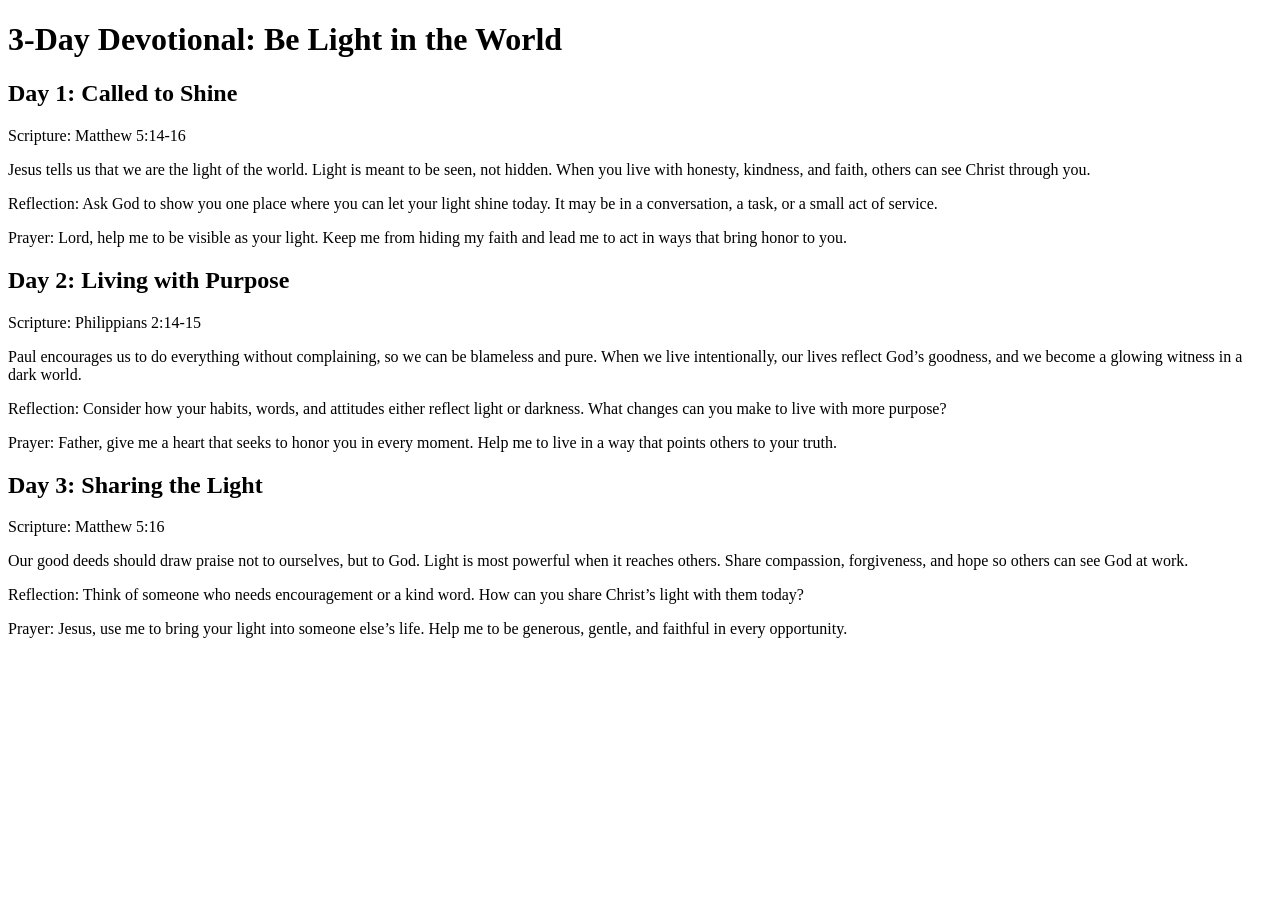
==== devotional-1.html @ 49cb8644 "Add files via upload" ====
<!DOCTYPE html>
<html lang="en">
<head>
  <meta charset="UTF-8">
  <meta name="viewport" content="width=device-width, initial-scale=1.0">
  <title>3-Day Devotional: Be Light in the World</title>
</head>
<body>
  <h1>3-Day Devotional: Be Light in the World</h1>

  <section>
    <h2>Day 1: Called to Shine</h2>
    <p>Scripture: Matthew 5:14-16</p>
    <p>Jesus tells us that we are the light of the world. Light is meant to be seen, not hidden. When you live with honesty, kindness, and faith, others can see Christ through you.</p>
    <p>Reflection: Ask God to show you one place where you can let your light shine today. It may be in a conversation, a task, or a small act of service.</p>
    <p>Prayer: Lord, help me to be visible as your light. Keep me from hiding my faith and lead me to act in ways that bring honor to you.</p>
  </section>

  <section>
    <h2>Day 2: Living with Purpose</h2>
    <p>Scripture: Philippians 2:14-15</p>
    <p>Paul encourages us to do everything without complaining, so we can be blameless and pure. When we live intentionally, our lives reflect God’s goodness, and we become a glowing witness in a dark world.</p>
    <p>Reflection: Consider how your habits, words, and attitudes either reflect light or darkness. What changes can you make to live with more purpose?</p>
    <p>Prayer: Father, give me a heart that seeks to honor you in every moment. Help me to live in a way that points others to your truth.</p>
  </section>

  <section>
    <h2>Day 3: Sharing the Light</h2>
    <p>Scripture: Matthew 5:16</p>
    <p>Our good deeds should draw praise not to ourselves, but to God. Light is most powerful when it reaches others. Share compassion, forgiveness, and hope so others can see God at work.</p>
    <p>Reflection: Think of someone who needs encouragement or a kind word. How can you share Christ’s light with them today?</p>
    <p>Prayer: Jesus, use me to bring your light into someone else’s life. Help me to be generous, gentle, and faithful in every opportunity.</p>
  </section>
</body>
</html>
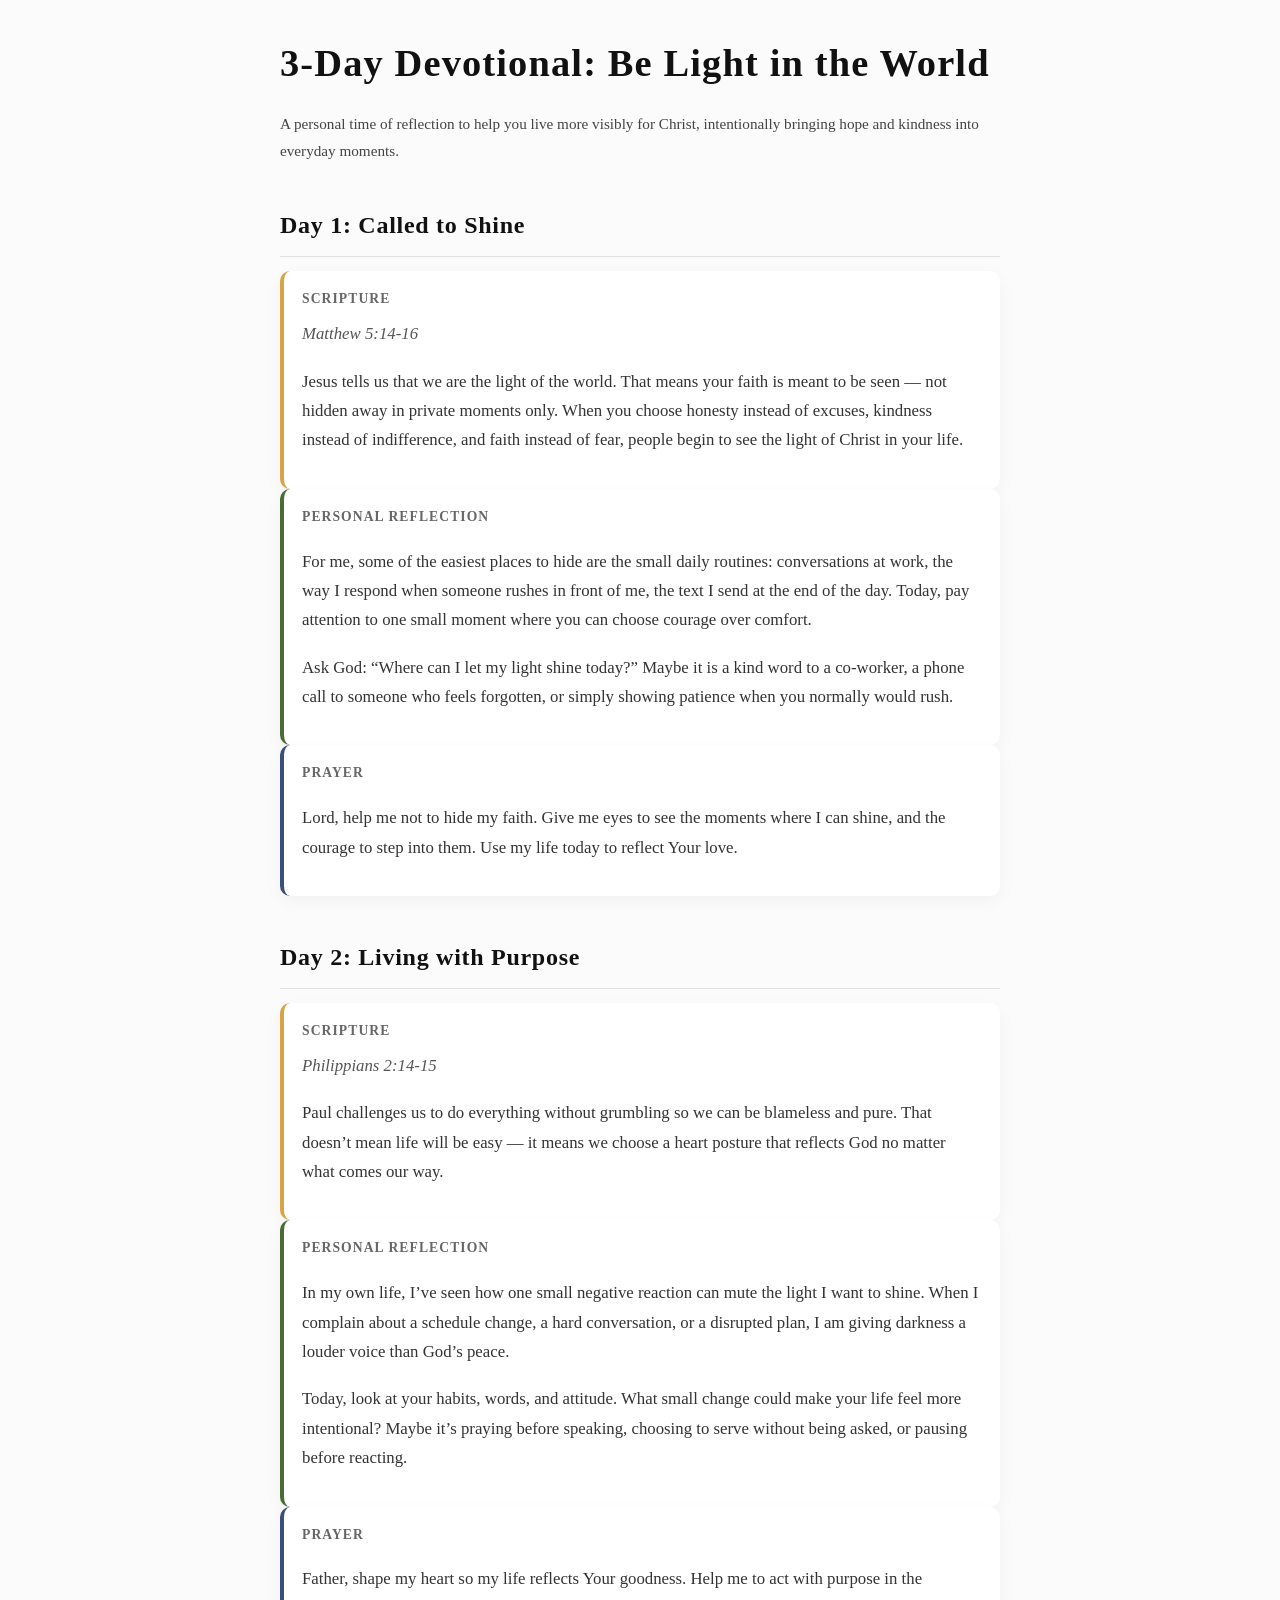
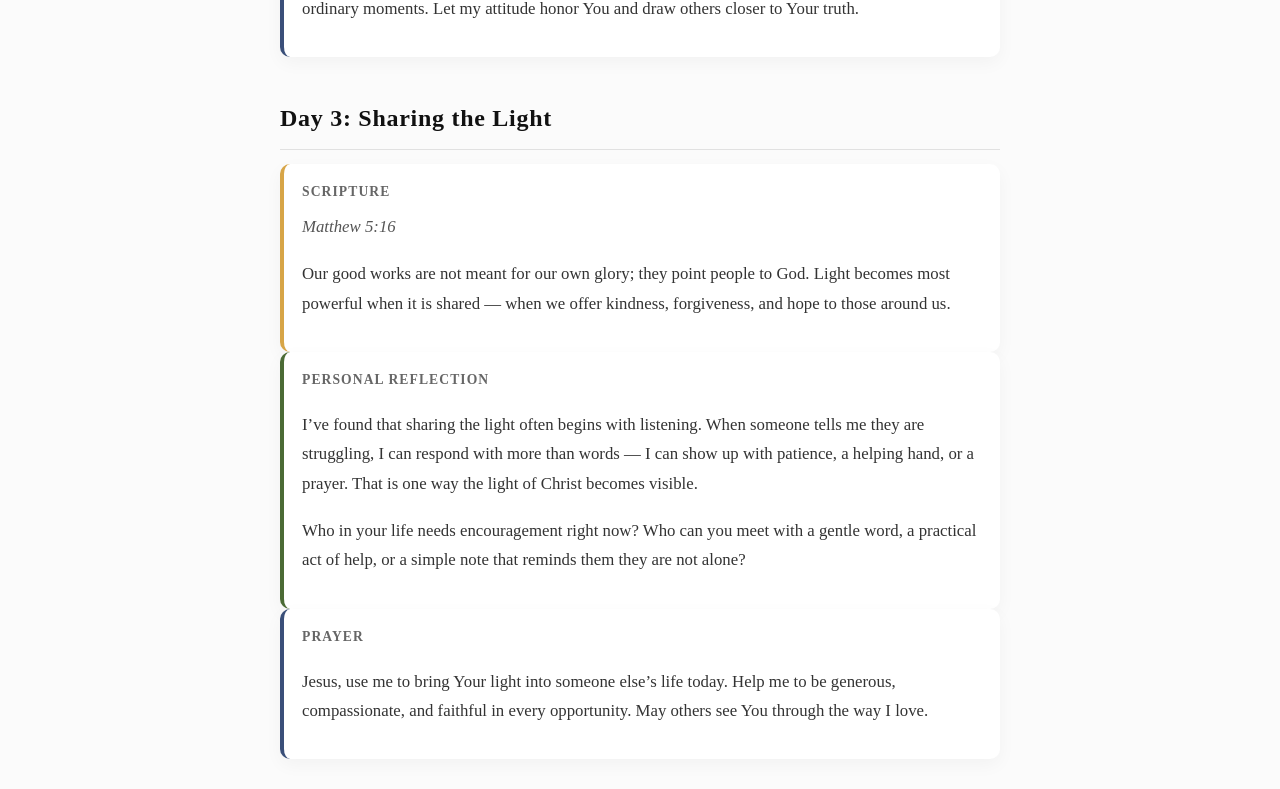
==== commit a3ca3326: "Add files via upload" ====
--- a/devotional-1.html
+++ b/devotional-1.html
@@ -4,32 +4,128 @@
   <meta charset="UTF-8">
   <meta name="viewport" content="width=device-width, initial-scale=1.0">
   <title>3-Day Devotional: Be Light in the World</title>
+  <style>
+    body {
+      font-family: 'Georgia', serif;
+      line-height: 1.75;
+      max-width: 720px;
+      margin: 0 auto;
+      padding: 30px 24px;
+      color: #1a1a1a;
+      background: #fbfbfb;
+    }
+    h1, h2 {
+      color: #111;
+      letter-spacing: 0.03em;
+      margin-bottom: 14px;
+    }
+    h1 {
+      font-size: 2.4rem;
+      margin-top: 0;
+    }
+    h2 {
+      font-size: 1.5rem;
+      margin-top: 40px;
+      border-bottom: 1px solid #e1e1e1;
+      padding-bottom: 10px;
+    }
+    p {
+      margin: 18px 0;
+      font-size: 1.05rem;
+      color: #333;
+    }
+    .scripture {
+      font-style: italic;
+      color: #555;
+      margin-top: 8px;
+    }
+    .section-intro,
+    .reflection,
+    .prayer {
+      background: #fff;
+      border-left: 4px solid #d7a547;
+      padding: 16px 18px;
+      border-radius: 10px;
+      box-shadow: 0 6px 18px rgba(0,0,0,0.04);
+    }
+    .reflection {
+      border-color: #4b6b35;
+    }
+    .prayer {
+      border-color: #3a4f79;
+    }
+    .label {
+      display: block;
+      font-weight: 700;
+      margin-bottom: 6px;
+      text-transform: uppercase;
+      letter-spacing: 0.08em;
+      font-size: 0.85rem;
+      color: #666;
+    }
+    .day-note {
+      font-size: 0.95rem;
+      margin-top: 10px;
+      color: #444;
+    }
+  </style>
 </head>
 <body>
   <h1>3-Day Devotional: Be Light in the World</h1>
+  <p class="day-note">A personal time of reflection to help you live more visibly for Christ, intentionally bringing hope and kindness into everyday moments.</p>
 
   <section>
     <h2>Day 1: Called to Shine</h2>
-    <p>Scripture: Matthew 5:14-16</p>
-    <p>Jesus tells us that we are the light of the world. Light is meant to be seen, not hidden. When you live with honesty, kindness, and faith, others can see Christ through you.</p>
-    <p>Reflection: Ask God to show you one place where you can let your light shine today. It may be in a conversation, a task, or a small act of service.</p>
-    <p>Prayer: Lord, help me to be visible as your light. Keep me from hiding my faith and lead me to act in ways that bring honor to you.</p>
+    <div class="section-intro">
+      <span class="label">Scripture</span>
+      <p class="scripture">Matthew 5:14-16</p>
+      <p>Jesus tells us that we are the light of the world. That means your faith is meant to be seen — not hidden away in private moments only. When you choose honesty instead of excuses, kindness instead of indifference, and faith instead of fear, people begin to see the light of Christ in your life.</p>
+    </div>
+    <div class="reflection">
+      <span class="label">Personal Reflection</span>
+      <p>For me, some of the easiest places to hide are the small daily routines: conversations at work, the way I respond when someone rushes in front of me, the text I send at the end of the day. Today, pay attention to one small moment where you can choose courage over comfort.</p>
+      <p>Ask God: “Where can I let my light shine today?” Maybe it is a kind word to a co-worker, a phone call to someone who feels forgotten, or simply showing patience when you normally would rush.</p>
+    </div>
+    <div class="prayer">
+      <span class="label">Prayer</span>
+      <p>Lord, help me not to hide my faith. Give me eyes to see the moments where I can shine, and the courage to step into them. Use my life today to reflect Your love.</p>
+    </div>
   </section>
 
   <section>
     <h2>Day 2: Living with Purpose</h2>
-    <p>Scripture: Philippians 2:14-15</p>
-    <p>Paul encourages us to do everything without complaining, so we can be blameless and pure. When we live intentionally, our lives reflect God’s goodness, and we become a glowing witness in a dark world.</p>
-    <p>Reflection: Consider how your habits, words, and attitudes either reflect light or darkness. What changes can you make to live with more purpose?</p>
-    <p>Prayer: Father, give me a heart that seeks to honor you in every moment. Help me to live in a way that points others to your truth.</p>
+    <div class="section-intro">
+      <span class="label">Scripture</span>
+      <p class="scripture">Philippians 2:14-15</p>
+      <p>Paul challenges us to do everything without grumbling so we can be blameless and pure. That doesn’t mean life will be easy — it means we choose a heart posture that reflects God no matter what comes our way.</p>
+    </div>
+    <div class="reflection">
+      <span class="label">Personal Reflection</span>
+      <p>In my own life, I’ve seen how one small negative reaction can mute the light I want to shine. When I complain about a schedule change, a hard conversation, or a disrupted plan, I am giving darkness a louder voice than God’s peace.</p>
+      <p>Today, look at your habits, words, and attitude. What small change could make your life feel more intentional? Maybe it’s praying before speaking, choosing to serve without being asked, or pausing before reacting.</p>
+    </div>
+    <div class="prayer">
+      <span class="label">Prayer</span>
+      <p>Father, shape my heart so my life reflects Your goodness. Help me to act with purpose in the ordinary moments. Let my attitude honor You and draw others closer to Your truth.</p>
+    </div>
   </section>
 
   <section>
     <h2>Day 3: Sharing the Light</h2>
-    <p>Scripture: Matthew 5:16</p>
-    <p>Our good deeds should draw praise not to ourselves, but to God. Light is most powerful when it reaches others. Share compassion, forgiveness, and hope so others can see God at work.</p>
-    <p>Reflection: Think of someone who needs encouragement or a kind word. How can you share Christ’s light with them today?</p>
-    <p>Prayer: Jesus, use me to bring your light into someone else’s life. Help me to be generous, gentle, and faithful in every opportunity.</p>
+    <div class="section-intro">
+      <span class="label">Scripture</span>
+      <p class="scripture">Matthew 5:16</p>
+      <p>Our good works are not meant for our own glory; they point people to God. Light becomes most powerful when it is shared — when we offer kindness, forgiveness, and hope to those around us.</p>
+    </div>
+    <div class="reflection">
+      <span class="label">Personal Reflection</span>
+      <p>I’ve found that sharing the light often begins with listening. When someone tells me they are struggling, I can respond with more than words — I can show up with patience, a helping hand, or a prayer. That is one way the light of Christ becomes visible.</p>
+      <p>Who in your life needs encouragement right now? Who can you meet with a gentle word, a practical act of help, or a simple note that reminds them they are not alone?</p>
+    </div>
+    <div class="prayer">
+      <span class="label">Prayer</span>
+      <p>Jesus, use me to bring Your light into someone else’s life today. Help me to be generous, compassionate, and faithful in every opportunity. May others see You through the way I love.</p>
+    </div>
   </section>
 </body>
-</html>+</html>
